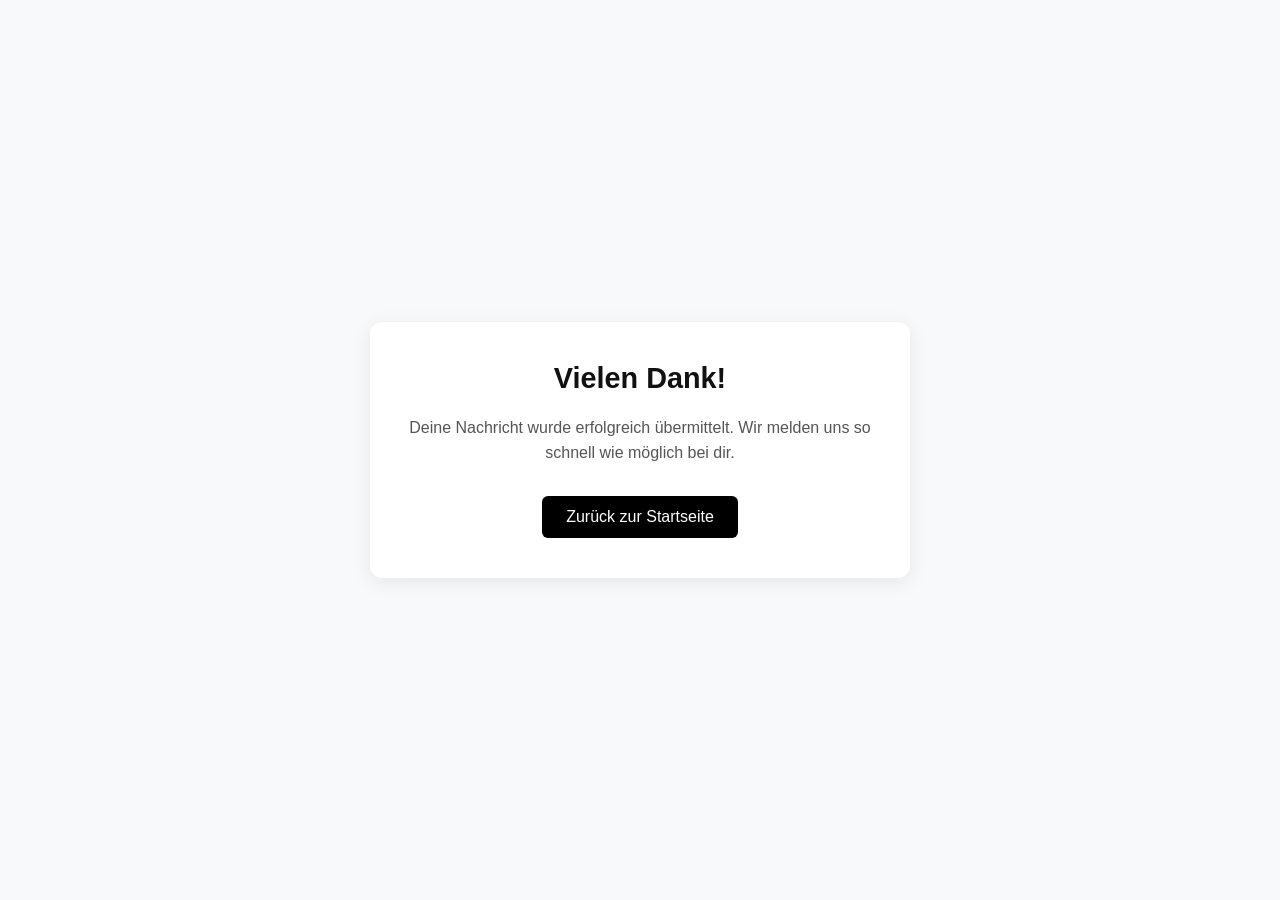
==== danke.html @ b89febd4 "Add danke.html for thank you message display" ====
<!DOCTYPE html>
<html lang="de">
<head>
  <meta charset="UTF-8">
  <meta name="viewport" content="width=device-width, initial-scale=1.0">
  <title>Vielen Dank!</title>
  <style>
    body {
      font-family: -apple-system, BlinkMacSystemFont, "Segoe UI", Roboto, Helvetica, Arial, sans-serif;
      background-color: #f8f9fa;
      color: #333;
      display: flex;
      justify-content: center;
      align-items: center;
      min-height: 100vh;
      margin: 0;
      padding: 20px;
      box-sizing: border-box;
    }
    .card {
      background: #ffffff;
      padding: 40px 30px;
      border-radius: 12px;
      box-shadow: 0 4px 20px rgba(0,0,0,0.08);
      max-width: 480px;
      width: 100%;
      text-align: center;
    }
    h1 {
      margin-top: 0;
      color: #111;
      font-size: 1.8rem;
    }
    p {
      color: #555;
      line-height: 1.6;
      margin-bottom: 30px;
    }
    .btn {
      display: inline-block;
      background-color: #000;
      color: #fff;
      text-decoration: none;
      padding: 12px 24px;
      border-radius: 6px;
      font-weight: 500;
      transition: background-color 0.2s ease;
    }
    .btn:hover {
      background-color: #333;
    }
  </style>
</head>
<body>

  <div class="card">
    <h1>Vielen Dank!</h1>
    <p>Deine Nachricht wurde erfolgreich übermittelt. Wir melden uns so schnell wie möglich bei dir.</p>
    <a href="/" class="btn">Zurück zur Startseite</a>
  </div>

</body>
</html>
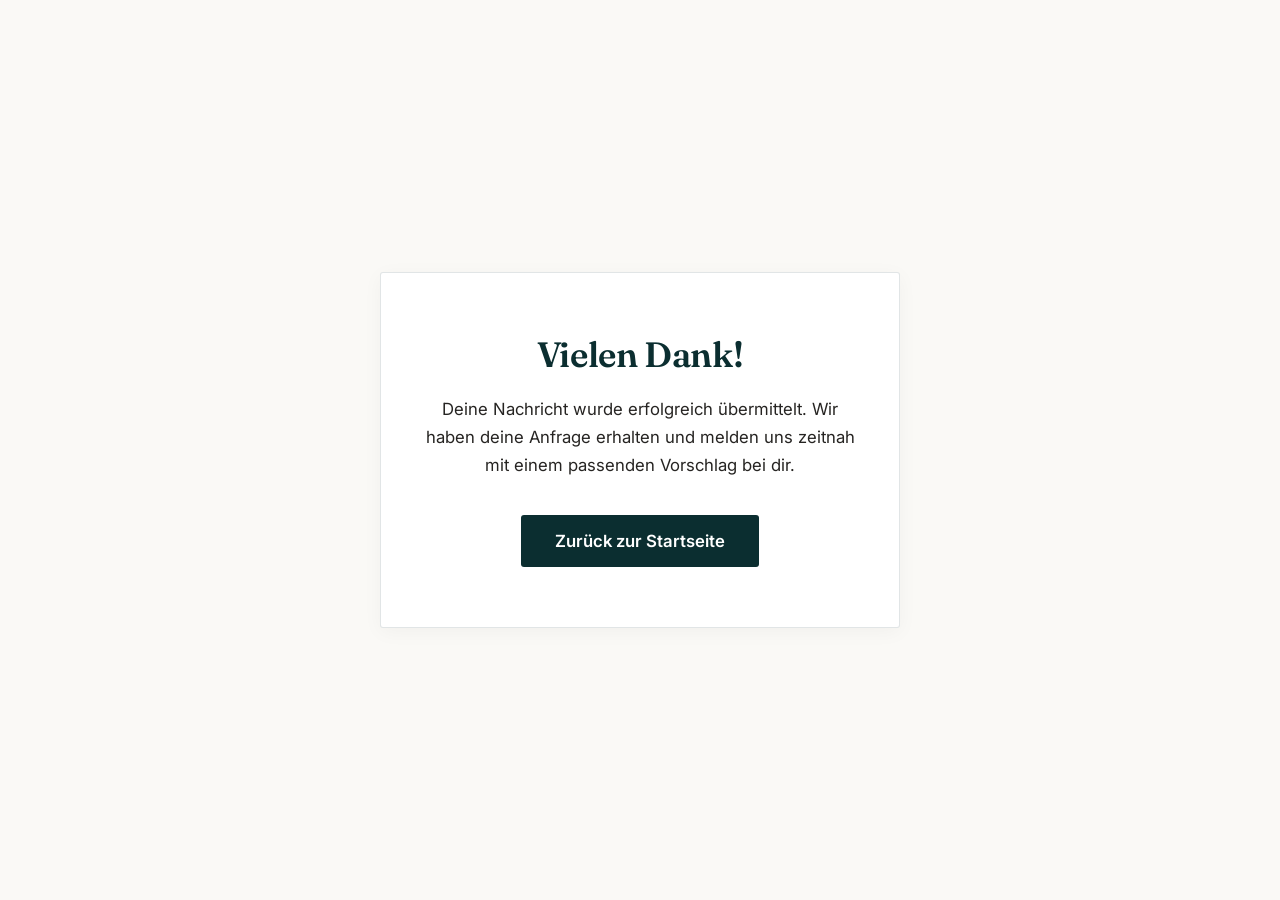
==== commit bd0fa37a: "Update danke.html with new styles and content" ====
--- a/danke.html
+++ b/danke.html
@@ -3,60 +3,90 @@
 <head>
   <meta charset="UTF-8">
   <meta name="viewport" content="width=device-width, initial-scale=1.0">
-  <title>Vielen Dank!</title>
+  <title>Vielen Dank – Gastropix</title>
+  <!-- Google Fonts für konsistentes Design -->
+  <link href="https://fonts.googleapis.com/css2?family=Fraunces:opsz,wght@9..144,400;9..144,600;9..144,700&family=Inter:wght@400;500;600&display=swap" rel="stylesheet">
   <style>
+    :root {
+      --primary-color: #B8874F;
+      --secondary-color: #0B2E30;
+      --dark-color: #0B2E30;
+      --background-color: #FAF9F6;
+      --text-color: #262422;
+    }
+
+    * {
+      box-sizing: border-box;
+    }
+
     body {
-      font-family: -apple-system, BlinkMacSystemFont, "Segoe UI", Roboto, Helvetica, Arial, sans-serif;
-      background-color: #f8f9fa;
-      color: #333;
+      font-family: 'Inter', sans-serif;
+      margin: 0;
+      padding: 0;
+      color: var(--text-color);
+      background-color: var(--background-color);
       display: flex;
       justify-content: center;
       align-items: center;
       min-height: 100vh;
-      margin: 0;
       padding: 20px;
-      box-sizing: border-box;
     }
-    .card {
-      background: #ffffff;
-      padding: 40px 30px;
-      border-radius: 12px;
-      box-shadow: 0 4px 20px rgba(0,0,0,0.08);
-      max-width: 480px;
+
+    .thank-you-card {
+      background: white;
+      padding: 60px 40px;
+      border-radius: 3px;
+      border: 1px solid rgba(11, 46, 48, 0.12);
+      max-width: 520px;
       width: 100%;
       text-align: center;
+      box-shadow: 0 4px 20px rgba(0,0,0,0.04);
     }
+
     h1 {
+      font-family: 'Fraunces', serif;
+      font-weight: 600;
+      font-size: 2.2rem;
+      color: var(--secondary-color);
       margin-top: 0;
-      color: #111;
-      font-size: 1.8rem;
+      margin-bottom: 20px;
+      letter-spacing: -0.01em;
     }
+
     p {
-      color: #555;
-      line-height: 1.6;
-      margin-bottom: 30px;
+      font-size: 1.05em;
+      color: var(--text-color);
+      line-height: 1.65;
+      margin-bottom: 35px;
     }
-    .btn {
+
+    .cta-button {
       display: inline-block;
-      background-color: #000;
-      color: #fff;
+      font-family: 'Inter', sans-serif;
+      font-weight: 600;
+      font-size: 1.05em;
+      color: white;
+      background-color: var(--secondary-color);
+      padding: 16px 34px;
+      border-radius: 3px;
+      border: none;
       text-decoration: none;
-      padding: 12px 24px;
-      border-radius: 6px;
-      font-weight: 500;
-      transition: background-color 0.2s ease;
+      cursor: pointer;
+      transition: background-color 0.3s ease, transform 0.3s ease;
     }
-    .btn:hover {
-      background-color: #333;
+
+    .cta-button:hover {
+      background-color: var(--primary-color);
+      transform: translateY(-2px);
     }
   </style>
 </head>
 <body>
 
-  <div class="card">
+  <div class="thank-you-card">
     <h1>Vielen Dank!</h1>
-    <p>Deine Nachricht wurde erfolgreich übermittelt. Wir melden uns so schnell wie möglich bei dir.</p>
-    <a href="/" class="btn">Zurück zur Startseite</a>
+    <p>Deine Nachricht wurde erfolgreich übermittelt. Wir haben deine Anfrage erhalten und melden uns zeitnah mit einem passenden Vorschlag bei dir.</p>
+    <a href="/" class="cta-button">Zurück zur Startseite</a>
   </div>
 
 </body>
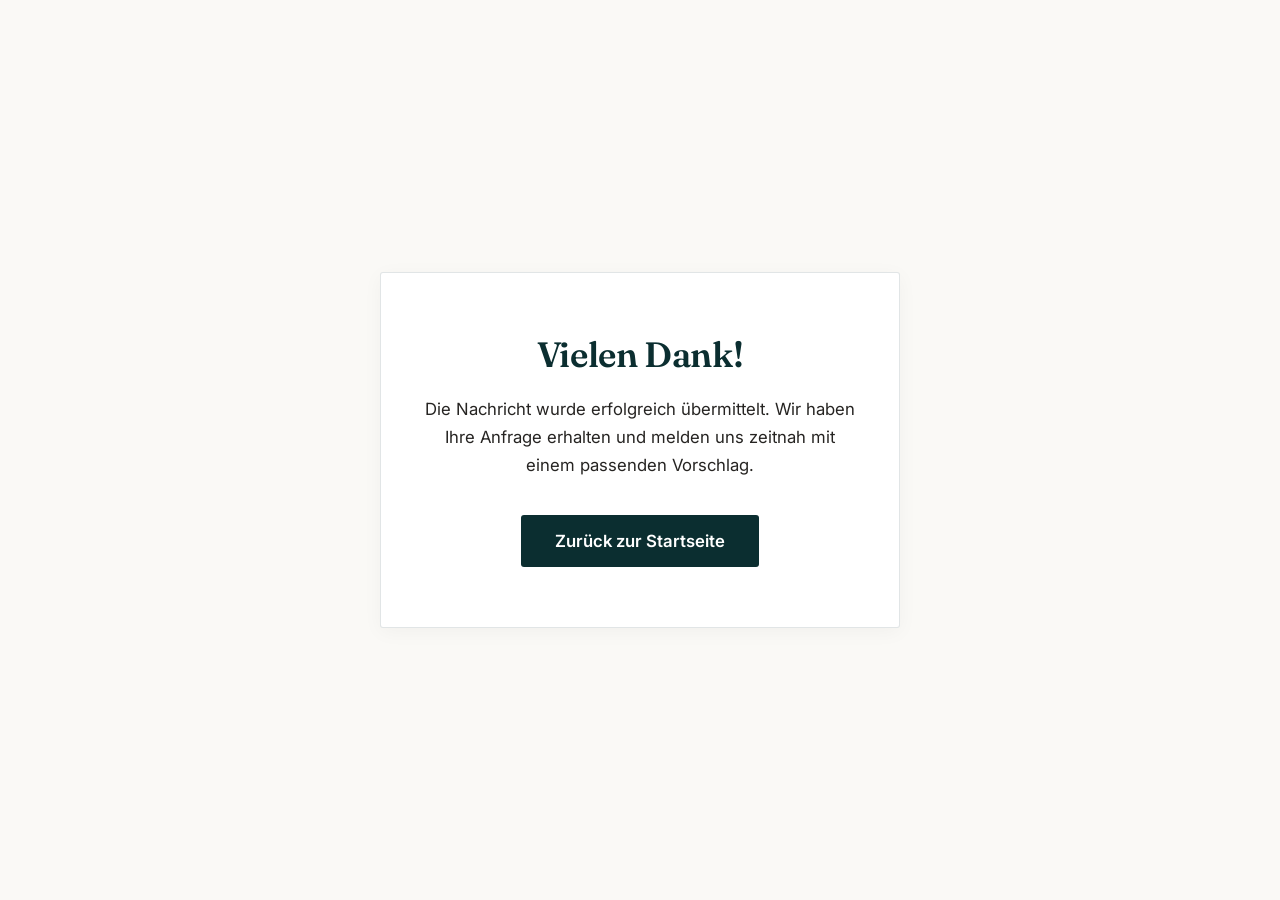
==== commit 105d5e1e: "Update thank you message in danke.html" ====
--- a/danke.html
+++ b/danke.html
@@ -85,7 +85,7 @@
 
   <div class="thank-you-card">
     <h1>Vielen Dank!</h1>
-    <p>Deine Nachricht wurde erfolgreich übermittelt. Wir haben deine Anfrage erhalten und melden uns zeitnah mit einem passenden Vorschlag bei dir.</p>
+    <p>Die Nachricht wurde erfolgreich übermittelt. Wir haben Ihre Anfrage erhalten und melden uns zeitnah mit einem passenden Vorschlag.</p>
     <a href="/" class="cta-button">Zurück zur Startseite</a>
   </div>
 
